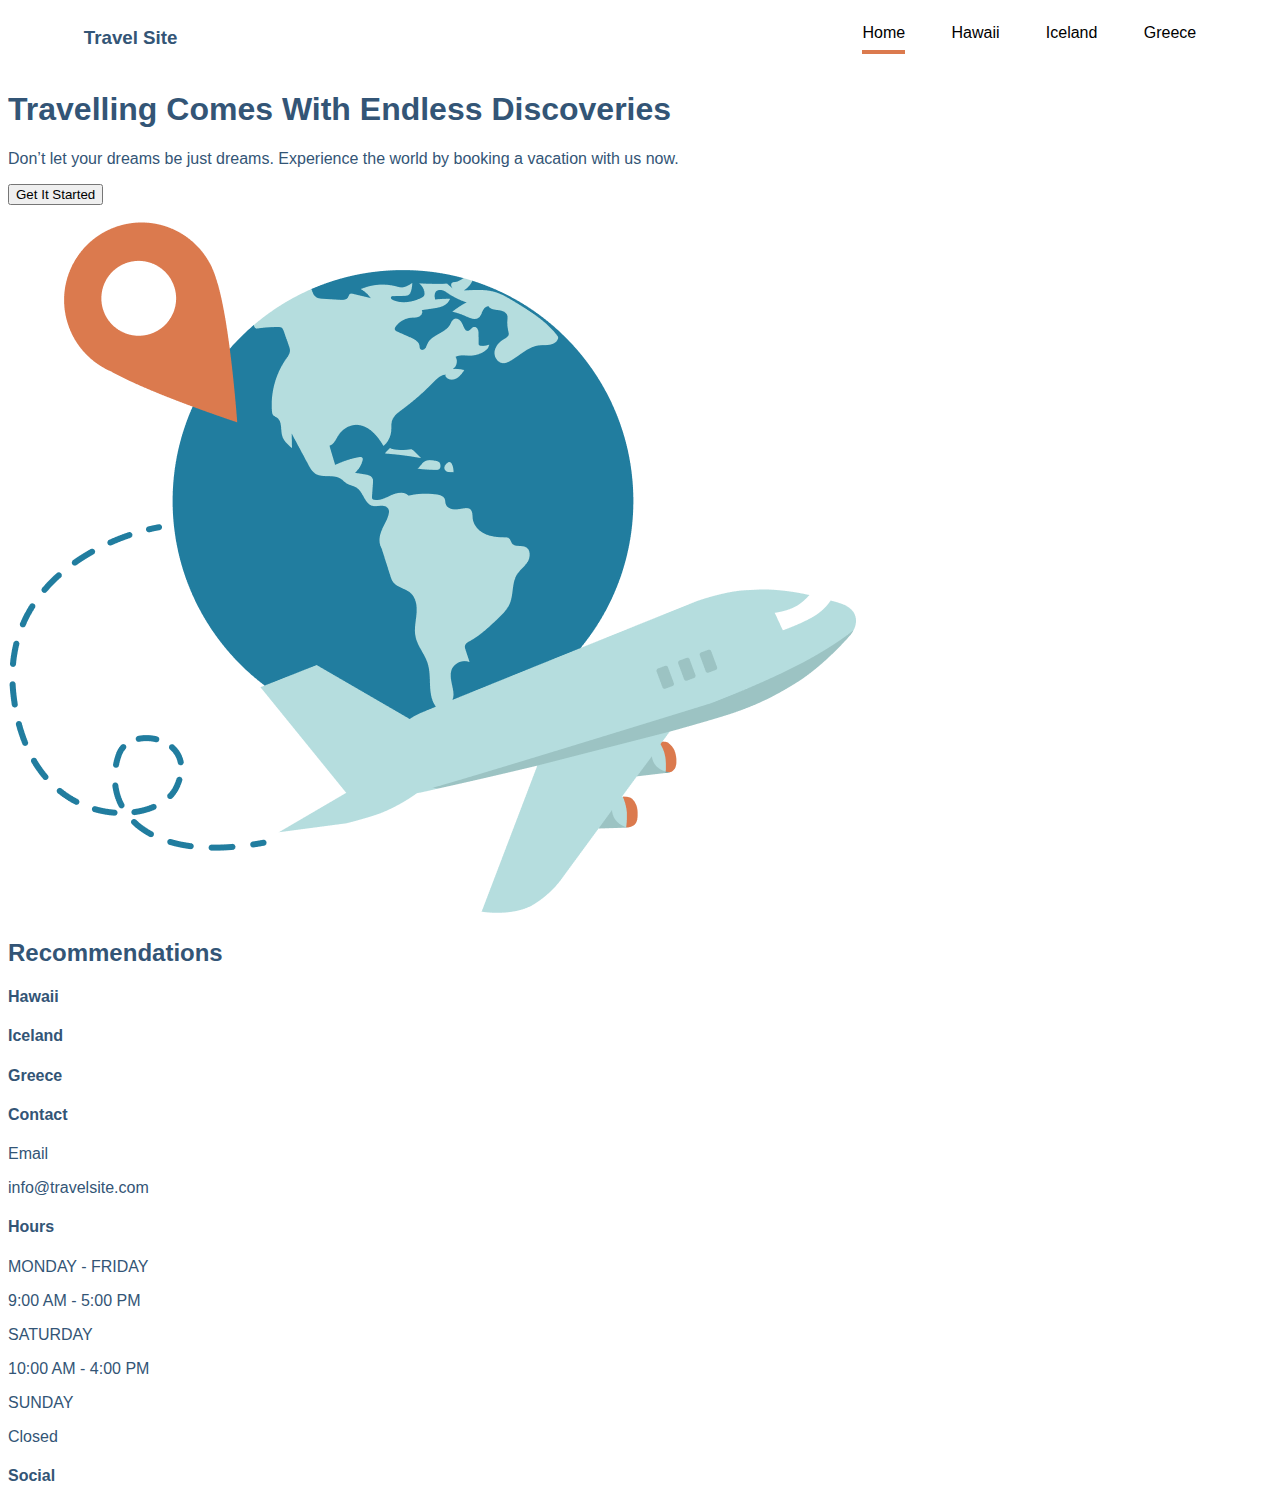
==== index.html @ addfcb3f "nav bar completed" ====
<!DOCTYPE html>
<html lang="en">
<head>
    <meta charset="UTF-8">
    <meta http-equiv="X-UA-Compatible" content="IE=edge">
    <meta name="viewport" content="width=device-width, initial-scale=1.0">
    <link rel="stylesheet" href="css/main.css">
    <title>Travel Site</title>
</head>
<body>
    <nav class="nav-bar">
        <h3 class="nav-bar--title">Travel Site</h3> 
        <ul class="nav-bar__list">
            <li class="nav-bar__list--item"><a class="nav-bar__list--link" href="">Home</a></li>
            <li><a class="nav-bar__list--link" href="">Hawaii</a></li>
            <li><a class="nav-bar__list--link" href="">Iceland</a></li>
            <li><a class="nav-bar__list--link" href="">Greece</a></li>
        </ul>
    </nav>
    <header>
        <div>
            <h1>Travelling Comes With Endless Discoveries</h1>
            <p>Don’t let your dreams be just dreams. Experience the world by booking a 
            vacation with us now.</p>
            <button>Get It Started</button>
        </div>
        <img src="./assets/images/hero.png" alt="First-image">
    </header>

    <section>
    <h2>Recommendations</h2>
    <article>
        <h4>Hawaii</h4>
    </article>
    <article>
        <h4>Iceland</h4>
    </article>
    <article>
        <h4>Greece</h4>
    </article>
    </section>
    <footer>
        <article>
            <h4>Contact</h4>
            <p>Email</p>
            <p>info@travelsite.com</p>
        </article>
        <article>
            <h4>Hours</h4>
            <div>
              <p>MONDAY - FRIDAY</p>
              <p>9:00 AM - 5:00 PM</p>
            </div>
            <div>
              <p>SATURDAY</p>
              <P>10:00 AM - 4:00 PM</P>
            </div>
            <div>
                <p>SUNDAY</p>
                <p>Closed</p>
            </div>
        </article>
        <article>
            <h4>Social</h4>
            <div>

            </div>
        </article>
    </footer>
    
</body>
</html>
---- css/main.css ----
body {
    position: relative;
    color: #335576;
    font-family: Verdana, Geneva, Tahoma, sans-serif;
}

.nav-bar {
    background-color: #FFFFFF;
    position: sticky;
    display:flex;
    justify-content: space-between;
    padding: 0% 6%;
}

.nav-bar--title {
    display:flex;
}

.nav-bar__list {
    display:flex;
    justify-content: space-between;
    list-style: none;
    height: 30px;
    width: 30%;
}

.nav-bar__list--item{
    border-bottom: 4px solid #DB7A4E;
}
.nav-bar__list--link {
    text-decoration: none;
    color:black;
    display:inline-block;
}

li {
    display:inline-block;
}
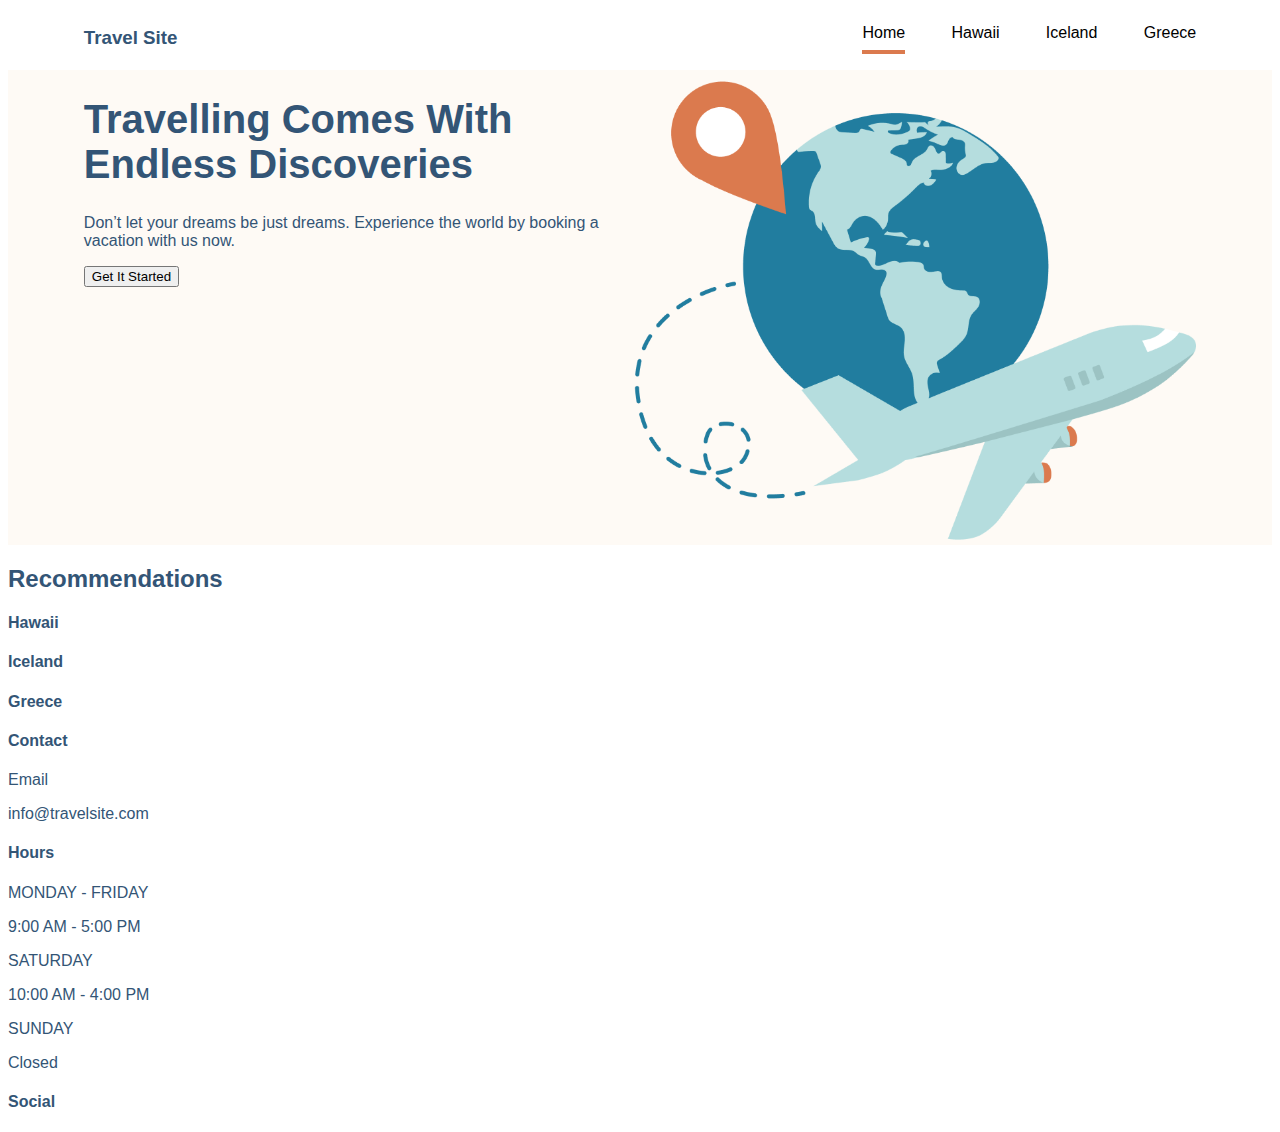
==== commit 004d52a3: "header image completed" ====
--- a/index.html
+++ b/index.html
@@ -4,6 +4,7 @@
     <meta charset="UTF-8">
     <meta http-equiv="X-UA-Compatible" content="IE=edge">
     <meta name="viewport" content="width=device-width, initial-scale=1.0">
+    <link rel="stylesheet" href="css/global.css">
     <link rel="stylesheet" href="css/main.css">
     <title>Travel Site</title>
 </head>
@@ -17,14 +18,16 @@
             <li><a class="nav-bar__list--link" href="">Greece</a></li>
         </ul>
     </nav>
-    <header>
-        <div>
-            <h1>Travelling Comes With Endless Discoveries</h1>
+    <header class="header">
+        <div class="header__text">
+            <h1 class="header__text--title">Travelling Comes With Endless Discoveries</h1>
             <p>Don’t let your dreams be just dreams. Experience the world by booking a 
             vacation with us now.</p>
             <button>Get It Started</button>
         </div>
-        <img src="./assets/images/hero.png" alt="First-image">
+        <picture class="header__pic">
+            <img class="header__pic--image" src="./assets/images/hero.png" alt="First-image">
+        </picture>
     </header>
 
     <section>
--- a/css/global.css
+++ b/css/global.css
@@ -0,0 +1,32 @@
+.nav-bar {
+    background-color: #FFFFFF;
+    position: sticky;
+    display:flex;
+    justify-content: space-between;
+    padding: 0% 6%;
+}
+
+.nav-bar--title {
+    display:flex;
+}
+
+.nav-bar__list {
+    display:flex;
+    justify-content: space-between;
+    list-style: none;
+    height: 30px;
+    width: 30%;
+}
+
+.nav-bar__list--item{
+    border-bottom: 4px solid #DB7A4E;
+}
+.nav-bar__list--link {
+    text-decoration: none;
+    color:black;
+    display:inline-block;
+}
+
+li {
+    display:inline-block;
+}--- a/css/main.css
+++ b/css/main.css
@@ -4,35 +4,29 @@
     font-family: Verdana, Geneva, Tahoma, sans-serif;
 }
 
-.nav-bar {
-    background-color: #FFFFFF;
-    position: sticky;
-    display:flex;
-    justify-content: space-between;
+.header {
+    background-color: #FEFAF5;
     padding: 0% 6%;
+    display: flex;
+    flex-direction: row;
 }
 
-.nav-bar--title {
-    display:flex;
+.header__text {
+    
 }
 
-.nav-bar__list {
-    display:flex;
-    justify-content: space-between;
-    list-style: none;
-    height: 30px;
-    width: 30%;
+.header__pic {
+    
+    
 }
 
-.nav-bar__list--item{
-    border-bottom: 4px solid #DB7A4E;
-}
-.nav-bar__list--link {
-    text-decoration: none;
-    color:black;
-    display:inline-block;
+.header__pic--image {
+
+    width: 100%;
+
 }
 
-li {
-    display:inline-block;
+.header__text--title {
+
+    font-size: 2.5em;
 }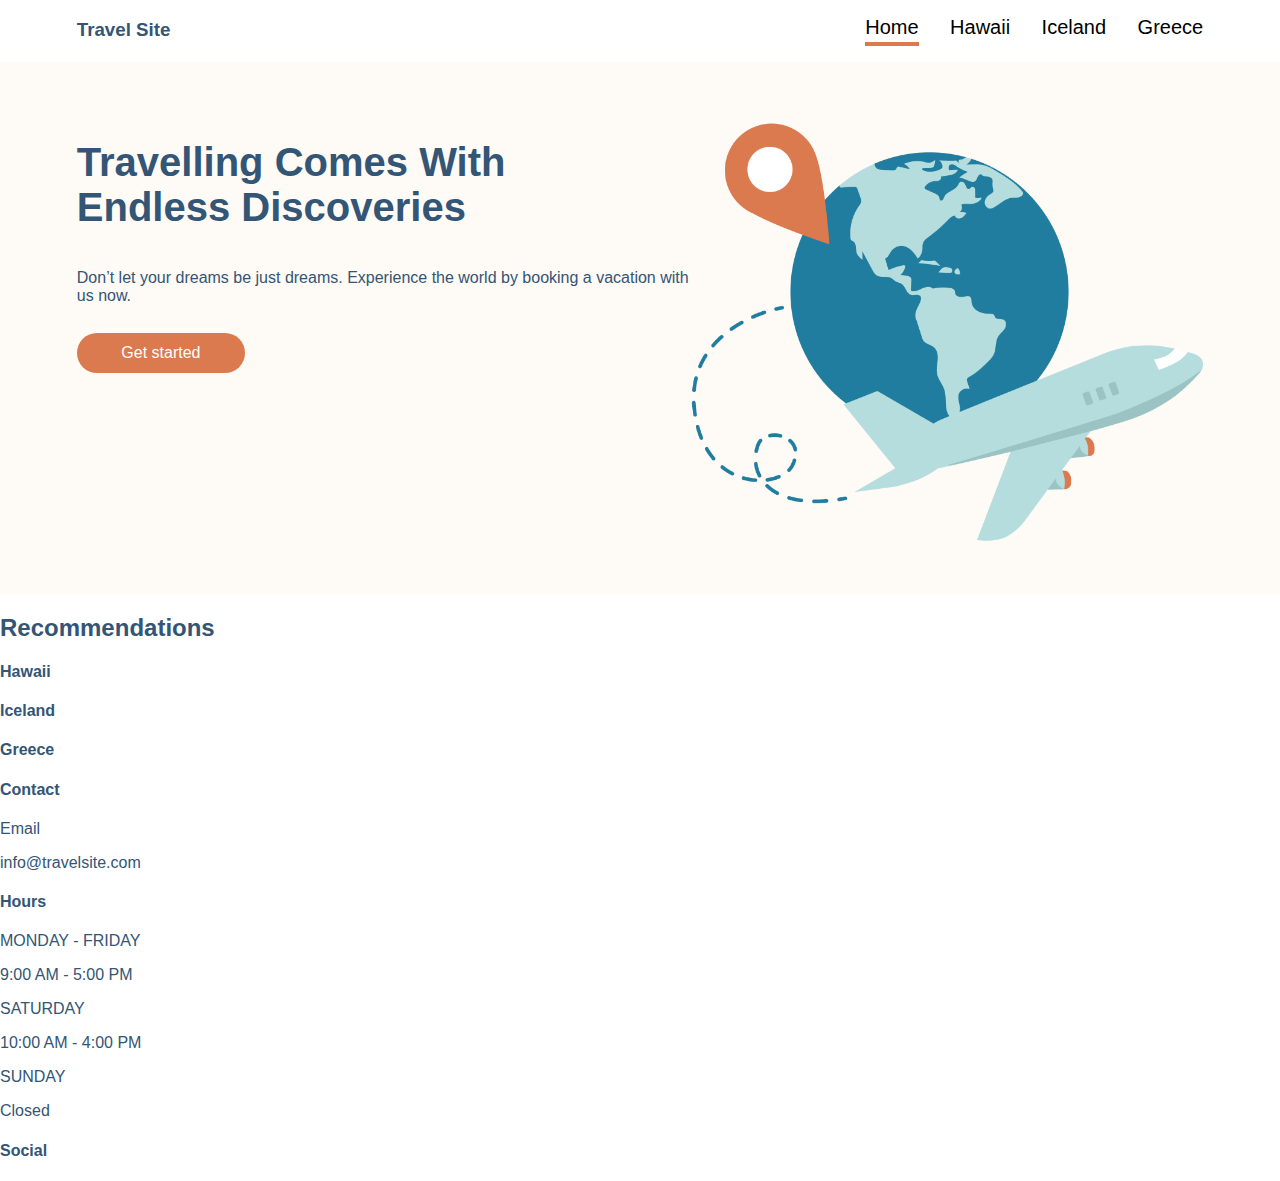
==== commit e3765a04: "hero section completed" ====
--- a/index.html
+++ b/index.html
@@ -21,9 +21,9 @@
     <header class="header">
         <div class="header__text">
             <h1 class="header__text--title">Travelling Comes With Endless Discoveries</h1>
-            <p>Don’t let your dreams be just dreams. Experience the world by booking a 
+            <p class="header__text--slogan">Don’t let your dreams be just dreams. Experience the world by booking a 
             vacation with us now.</p>
-            <button>Get It Started</button>
+            <button class="header__text--button">Get started</button>
         </div>
         <picture class="header__pic">
             <img class="header__pic--image" src="./assets/images/hero.png" alt="First-image">
--- a/css/global.css
+++ b/css/global.css
@@ -1,3 +1,8 @@
+body{
+
+    margin: 0;
+}
+
 .nav-bar {
     background-color: #FFFFFF;
     position: sticky;
@@ -25,6 +30,7 @@
     text-decoration: none;
     color:black;
     display:inline-block;
+    font-size: 20px;
 }
 
 li {
--- a/css/main.css
+++ b/css/main.css
@@ -6,27 +6,38 @@
 
 .header {
     background-color: #FEFAF5;
-    padding: 0% 6%;
+    padding: 4% 6%;
     display: flex;
     flex-direction: row;
 }
 
-.header__text {
-    
-}
-
 .header__pic {
-    
-    
+    display: flex;
+    justify-content: flex-end;
 }
 
 .header__pic--image {
 
-    width: 100%;
+    width: 90%;
 
 }
 
 .header__text--title {
+    width: 86%;
+    font-size: 2.5em;
+}
 
-    font-size: 2.5em;
+.header__text--slogan {
+    margin: 7% 0 5%;
+    width: 110%;
+}
+
+.header__text--button {
+    background-color: #DB7A4E ;
+    color: white;
+    border: none;
+    padding: 2% 8%;
+    border-radius: 100px;
+    font-size: medium;
+
 }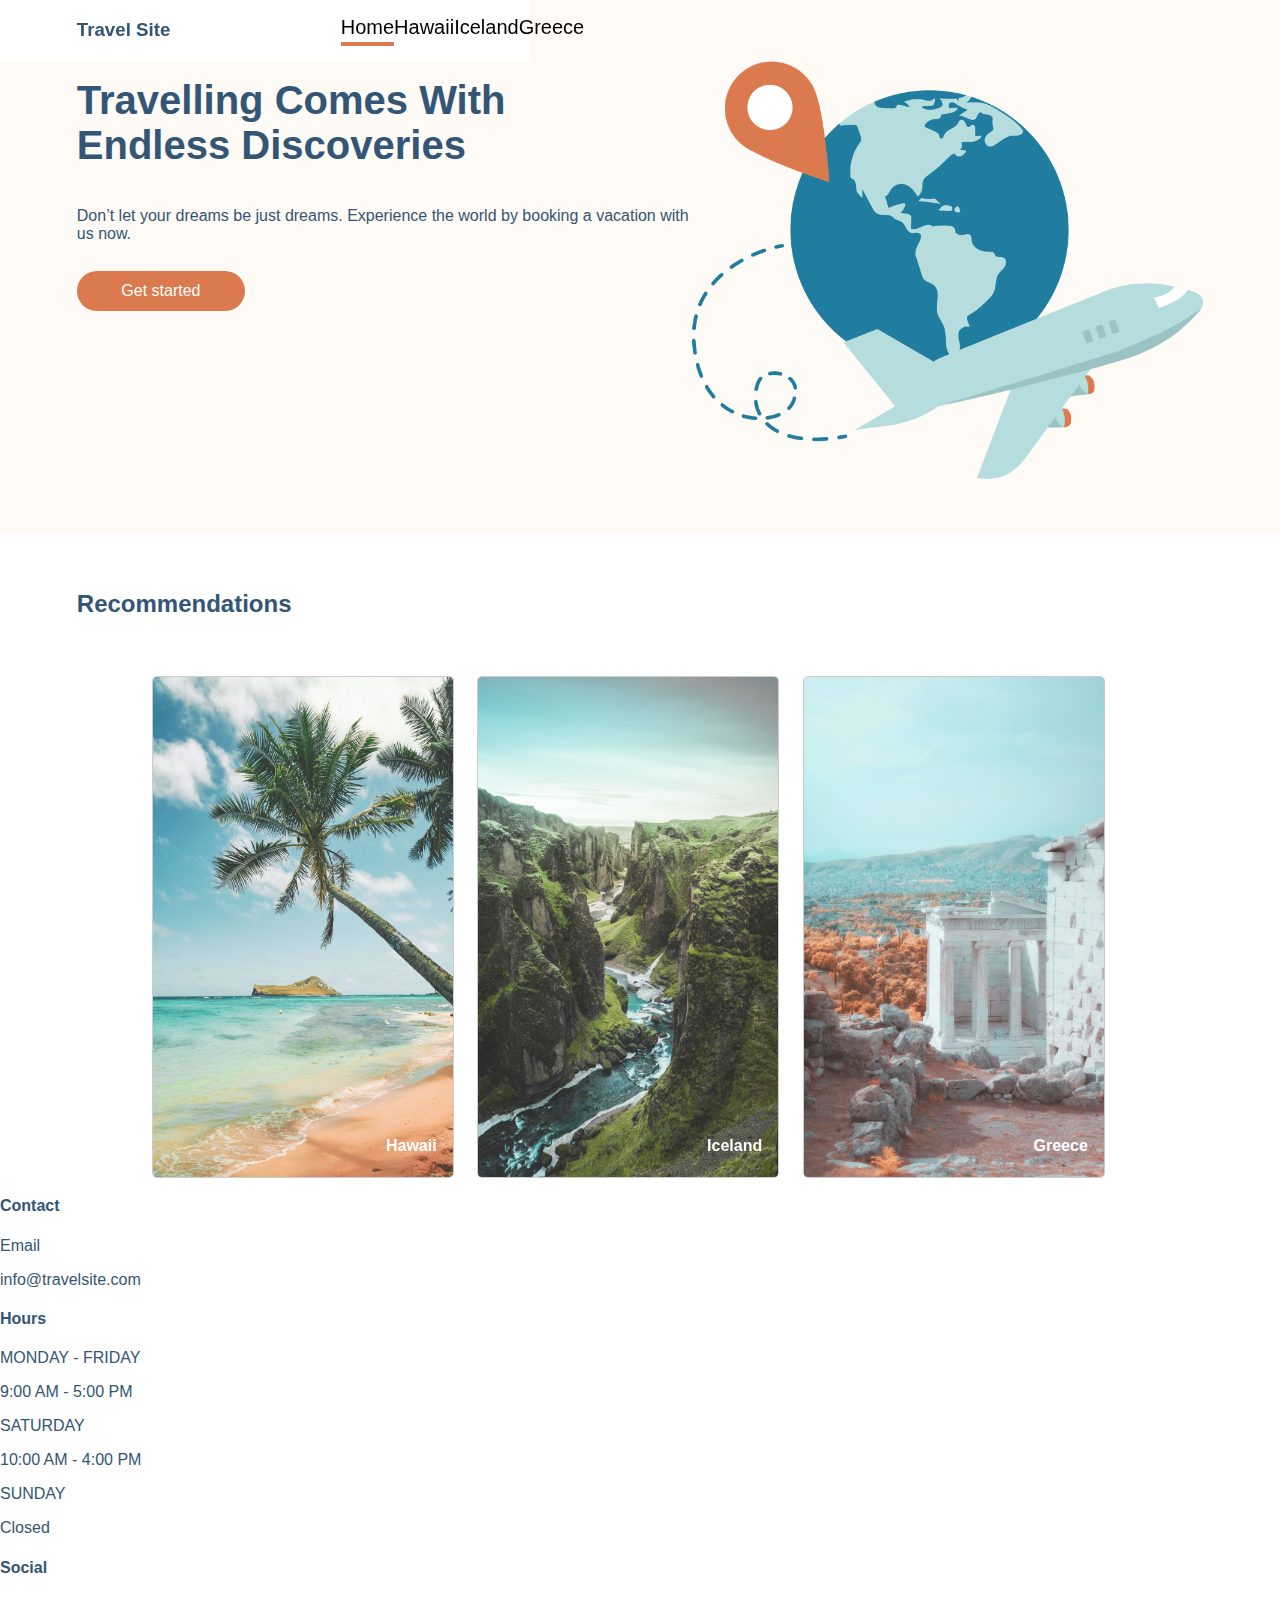
==== commit 5d25d49e: "card images" ====
--- a/index.html
+++ b/index.html
@@ -31,16 +31,21 @@
     </header>
 
     <section>
-    <h2>Recommendations</h2>
-    <article>
-        <h4>Hawaii</h4>
-    </article>
-    <article>
-        <h4>Iceland</h4>
-    </article>
-    <article>
-        <h4>Greece</h4>
-    </article>
+        <h2 class="recommendation--title">Recommendations</h2>
+        <div class="recommendation__cards">
+            <article class="recommendation__cards__card">
+                <img class="recommendation__cards__card--image" src="./assets/images/hawaii.jpg" alt="Hawaii photo">
+                <h4 class="recommendation__cards__card--title">Hawaii</h4>
+            </article>
+            <article class="recommendation__cards__card">
+                <img class="recommendation__cards__card--image"  src="./assets/images/iceland.jpg" alt="Iceland photo">
+                <h4 class="recommendation__cards__card--title">Iceland</h4>
+            </article>
+            <article class="recommendation__cards__card">
+                <img class="recommendation__cards__card--image" src="./assets/images/greece.jpg" alt="Greece photo">
+                <h4 class="recommendation__cards__card--title">Greece</h4>
+            </article>
+        </div>  
     </section>
     <footer>
         <article>
--- a/css/global.css
+++ b/css/global.css
@@ -5,7 +5,7 @@
 
 .nav-bar {
     background-color: #FFFFFF;
-    position: sticky;
+    position: fixed;
     display:flex;
     justify-content: space-between;
     padding: 0% 6%;
--- a/css/main.css
+++ b/css/main.css
@@ -40,4 +40,39 @@
     border-radius: 100px;
     font-size: medium;
 
-}+}
+
+.recommendation--title {
+   
+    padding: 3% 6% ;
+   
+}
+
+.recommendation__cards {
+    display: flex;
+    justify-content: center;
+}
+
+.recommendation__cards__card {
+    height: 500px;
+    width: 300px;
+    position: relative;
+    margin-right: 2%;
+
+}
+
+.recommendation__cards__card--image {
+    border: 1px solid rgba(0,0,0, .2) ;
+    border-radius: 5px;
+    box-shadow: 20%;
+    height: inherit;
+    width: inherit;
+}
+
+.recommendation__cards__card--title {
+    position:absolute;
+    bottom: 0 ;
+    right: 5%;
+    color: white;
+}
+
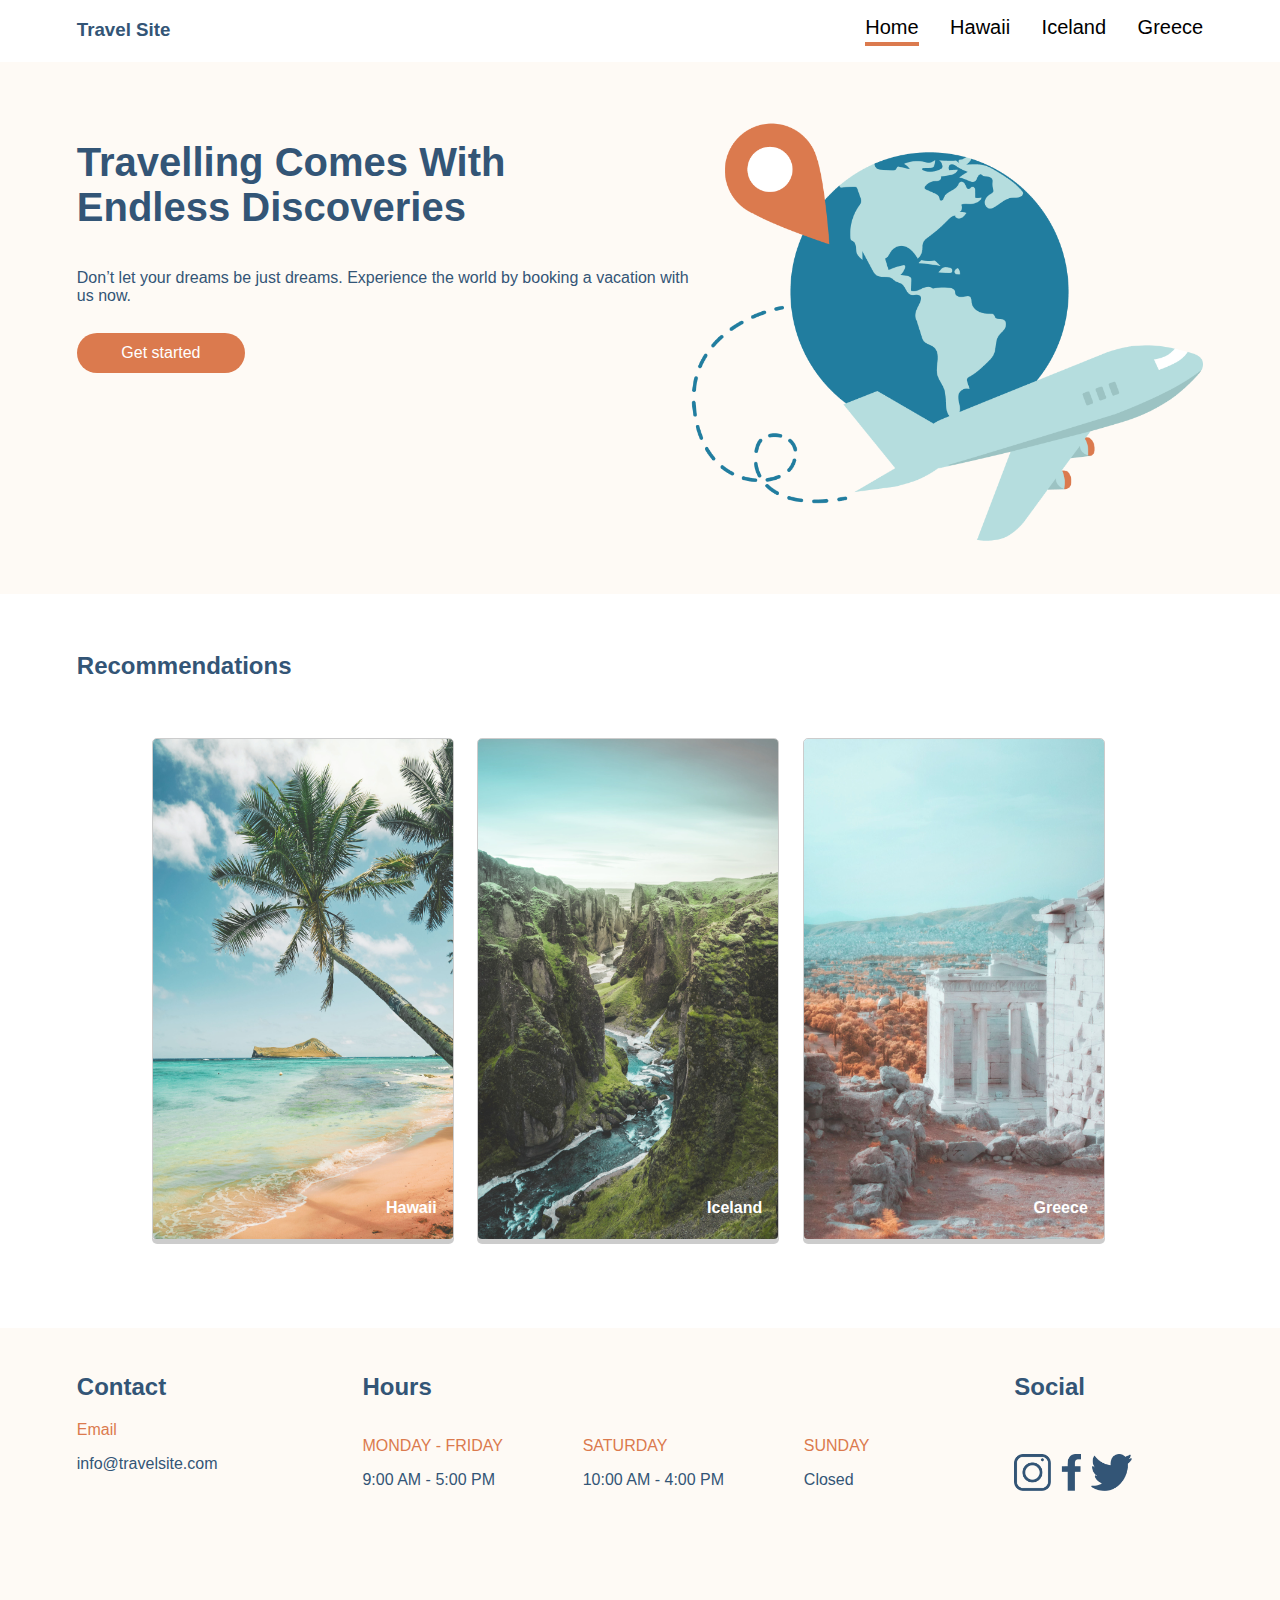
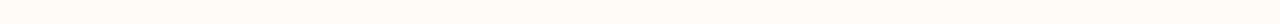
==== commit bcfa1848: "footer" ====
--- a/index.html
+++ b/index.html
@@ -30,7 +30,7 @@
         </picture>
     </header>
 
-    <section>
+    <section class="recommendation">
         <h2 class="recommendation--title">Recommendations</h2>
         <div class="recommendation__cards">
             <article class="recommendation__cards__card">
@@ -47,32 +47,36 @@
             </article>
         </div>  
     </section>
-    <footer>
+    <footer class="footer">
         <article>
-            <h4>Contact</h4>
-            <p>Email</p>
+            <h2>Contact</h2>
+            <p class="footer__section--subtitles">Email</p>
             <p>info@travelsite.com</p>
         </article>
-        <article>
-            <h4>Hours</h4>
-            <div>
-              <p>MONDAY - FRIDAY</p>
-              <p>9:00 AM - 5:00 PM</p>
-            </div>
-            <div>
-              <p>SATURDAY</p>
-              <P>10:00 AM - 4:00 PM</P>
-            </div>
-            <div>
-                <p>SUNDAY</p>
-                <p>Closed</p>
+        <article class="footer__section">
+            <h2>Hours</h2>
+            <div class="footer__section__days">
+                <div>
+                    <p class="footer__section--subtitles">MONDAY - FRIDAY</p>
+                    <p>9:00 AM - 5:00 PM</p>
+                </div>
+                <div>
+                    <p class="footer__section--subtitles">SATURDAY</p>
+                    <P>10:00 AM - 4:00 PM</P>
+                </div>
+                <div>
+                    <p class="footer__section--subtitles">SUNDAY</p>
+                    <p>Closed</p>
+                </div>
             </div>
         </article>
         <article>
-            <h4>Social</h4>
-            <div>
-
-            </div>
+            <h2 class="footer__section--title">Social</h2>
+            <picture class="footer__section__icons">
+                <img class="footer__section--icon" src="./assets/Icons/icon-instagram.png" alt="instagram icon">
+                <img class="footer__section--icon" src="./assets/Icons/icon-facebook.png" alt="facebook icon">
+                <img class="footer__section--icon" src="./assets/Icons/icon-twitter.png" alt="twitter icon">
+            </picture>
         </article>
     </footer>
     
--- a/css/global.css
+++ b/css/global.css
@@ -5,7 +5,6 @@
 
 .nav-bar {
     background-color: #FFFFFF;
-    position: fixed;
     display:flex;
     justify-content: space-between;
     padding: 0% 6%;
@@ -35,4 +34,46 @@
 
 li {
     display:inline-block;
-}+}
+
+.footer {
+    padding: 2% 6%;
+    display: flex;
+    justify-content: space-between;
+
+}
+
+.footer__section {
+
+    width: 45%;
+}
+
+.footer__section--subtitles {
+
+    color: #DB7A4E;
+
+}
+
+.footer__section__days {
+
+    display: flex;
+    justify-content: space-between;
+    
+}
+
+.footer__section--icon {
+    
+    max-height: 15%;
+    
+}
+
+.footer img {
+    
+    margin-right: 3%;
+
+}
+
+.footer__section--title {
+    margin-bottom: 28%;
+}
+   --- a/css/main.css
+++ b/css/main.css
@@ -3,9 +3,12 @@
     color: #335576;
     font-family: Verdana, Geneva, Tahoma, sans-serif;
 }
+header, footer {
+    background-color: #FEFAF5;
 
+}
 .header {
-    background-color: #FEFAF5;
+    
     padding: 4% 6%;
     display: flex;
     flex-direction: row;
@@ -64,7 +67,7 @@
 .recommendation__cards__card--image {
     border: 1px solid rgba(0,0,0, .2) ;
     border-radius: 5px;
-    box-shadow: 20%;
+    box-shadow: 0 4px rgba(0,0,0, .2) ;
     height: inherit;
     width: inherit;
 }
@@ -76,3 +79,7 @@
     color: white;
 }
 
+.recommendation {
+
+    margin-bottom: 7%;
+}
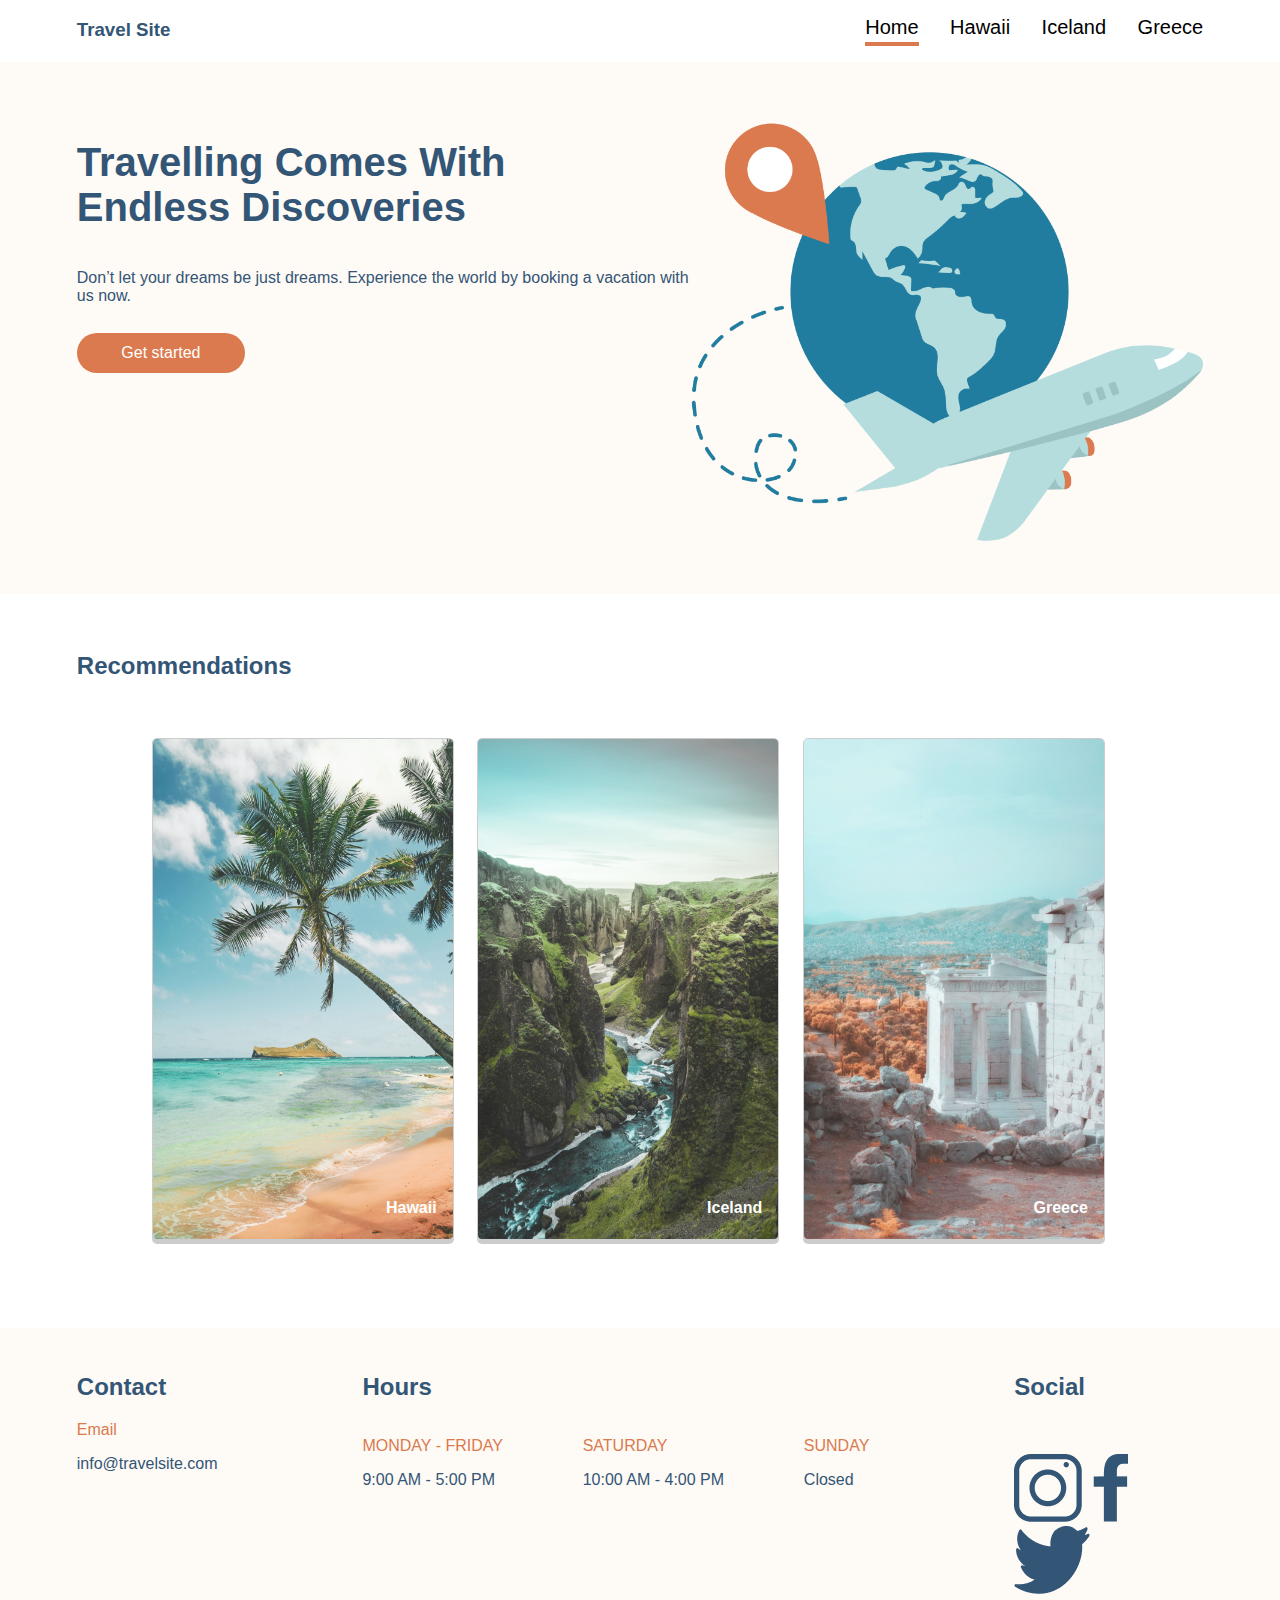
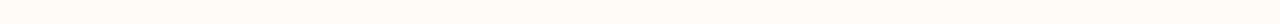
==== commit 740a3d4d: "organized pages and cards" ====
--- a/index.html
+++ b/index.html
@@ -1,5 +1,6 @@
 <!DOCTYPE html>
 <html lang="en">
+
 <head>
     <meta charset="UTF-8">
     <meta http-equiv="X-UA-Compatible" content="IE=edge">
@@ -8,21 +9,22 @@
     <link rel="stylesheet" href="css/main.css">
     <title>Travel Site</title>
 </head>
+
 <body>
     <nav class="nav-bar">
-        <h3 class="nav-bar--title">Travel Site</h3> 
+        <h3 class="nav-bar--title">Travel Site</h3>
         <ul class="nav-bar__list">
-            <li class="nav-bar__list--item"><a class="nav-bar__list--link" href="">Home</a></li>
-            <li><a class="nav-bar__list--link" href="">Hawaii</a></li>
-            <li><a class="nav-bar__list--link" href="">Iceland</a></li>
-            <li><a class="nav-bar__list--link" href="">Greece</a></li>
+            <li class="nav-bar__list--active"><a class="nav-bar__list--link" href="index.html">Home</a></li>
+            <li><a class="nav-bar__list--link" href="./pages/hawaii.html">Hawaii</a></li>
+            <li><a class="nav-bar__list--link" href="./pages/iceland.html">Iceland</a></li>
+            <li><a class="nav-bar__list--link" href="./pages/greece.html">Greece</a></li>
         </ul>
     </nav>
     <header class="header">
         <div class="header__text">
             <h1 class="header__text--title">Travelling Comes With Endless Discoveries</h1>
-            <p class="header__text--slogan">Don’t let your dreams be just dreams. Experience the world by booking a 
-            vacation with us now.</p>
+            <p class="header__text--slogan">Don’t let your dreams be just dreams. Experience the world by booking a
+                vacation with us now.</p>
             <button class="header__text--button">Get started</button>
         </div>
         <picture class="header__pic">
@@ -38,14 +40,14 @@
                 <h4 class="recommendation__cards__card--title">Hawaii</h4>
             </article>
             <article class="recommendation__cards__card">
-                <img class="recommendation__cards__card--image"  src="./assets/images/iceland.jpg" alt="Iceland photo">
+                <img class="recommendation__cards__card--image" src="./assets/images/iceland.jpg" alt="Iceland photo">
                 <h4 class="recommendation__cards__card--title">Iceland</h4>
             </article>
             <article class="recommendation__cards__card">
                 <img class="recommendation__cards__card--image" src="./assets/images/greece.jpg" alt="Greece photo">
                 <h4 class="recommendation__cards__card--title">Greece</h4>
             </article>
-        </div>  
+        </div>
     </section>
     <footer class="footer">
         <article>
@@ -72,13 +74,14 @@
         </article>
         <article>
             <h2 class="footer__section--title">Social</h2>
-            <picture class="footer__section__icons">
+            <div class="footer__section__icons">
                 <img class="footer__section--icon" src="./assets/Icons/icon-instagram.png" alt="instagram icon">
                 <img class="footer__section--icon" src="./assets/Icons/icon-facebook.png" alt="facebook icon">
                 <img class="footer__section--icon" src="./assets/Icons/icon-twitter.png" alt="twitter icon">
-            </picture>
+            </div>
         </article>
     </footer>
-    
+
 </body>
-</html>
+
+</html>--- a/css/global.css
+++ b/css/global.css
@@ -1,6 +1,11 @@
-body{
+body {
+    margin: 0;
+    color: #335576;
+    font-family: Verdana, Geneva, Tahoma, sans-serif;
+}
 
-    margin: 0;
+li {
+    display:inline-block;
 }
 
 .nav-bar {
@@ -22,17 +27,14 @@
     width: 30%;
 }
 
-.nav-bar__list--item{
+.nav-bar__list--active{
     border-bottom: 4px solid #DB7A4E;
 }
+
 .nav-bar__list--link {
     text-decoration: none;
     color:black;
-    display:inline-block;
     font-size: 20px;
-}
-
-li {
     display:inline-block;
 }
 
@@ -40,40 +42,31 @@
     padding: 2% 6%;
     display: flex;
     justify-content: space-between;
-
+    background-color: #FEFAF5;
 }
 
 .footer__section {
-
     width: 45%;
 }
 
 .footer__section--subtitles {
+    color: #DB7A4E;
+}
 
-    color: #DB7A4E;
+.footer__section__days {
+    display: flex;
+    justify-content: space-between;
 
 }
 
-.footer__section__days {
-
-    display: flex;
-    justify-content: space-between;
-    
-}
-
 .footer__section--icon {
-    
     max-height: 15%;
-    
 }
 
 .footer img {
-    
     margin-right: 3%;
-
 }
 
 .footer__section--title {
     margin-bottom: 28%;
-}
-   +}--- a/css/main.css
+++ b/css/main.css
@@ -1,14 +1,8 @@
-body {
-    position: relative;
-    color: #335576;
-    font-family: Verdana, Geneva, Tahoma, sans-serif;
+header {
+    background-color: #FEFAF5;
 }
-header, footer {
-    background-color: #FEFAF5;
 
-}
 .header {
-    
     padding: 4% 6%;
     display: flex;
     flex-direction: row;
@@ -20,9 +14,7 @@
 }
 
 .header__pic--image {
-
     width: 90%;
-
 }
 
 .header__text--title {
@@ -42,13 +34,14 @@
     padding: 2% 8%;
     border-radius: 100px;
     font-size: medium;
+}
 
+.recommendation {
+    margin-bottom: 7%;
 }
 
 .recommendation--title {
-   
     padding: 3% 6% ;
-   
 }
 
 .recommendation__cards {
@@ -61,7 +54,6 @@
     width: 300px;
     position: relative;
     margin-right: 2%;
-
 }
 
 .recommendation__cards__card--image {
@@ -78,8 +70,3 @@
     right: 5%;
     color: white;
 }
-
-.recommendation {
-
-    margin-bottom: 7%;
-}
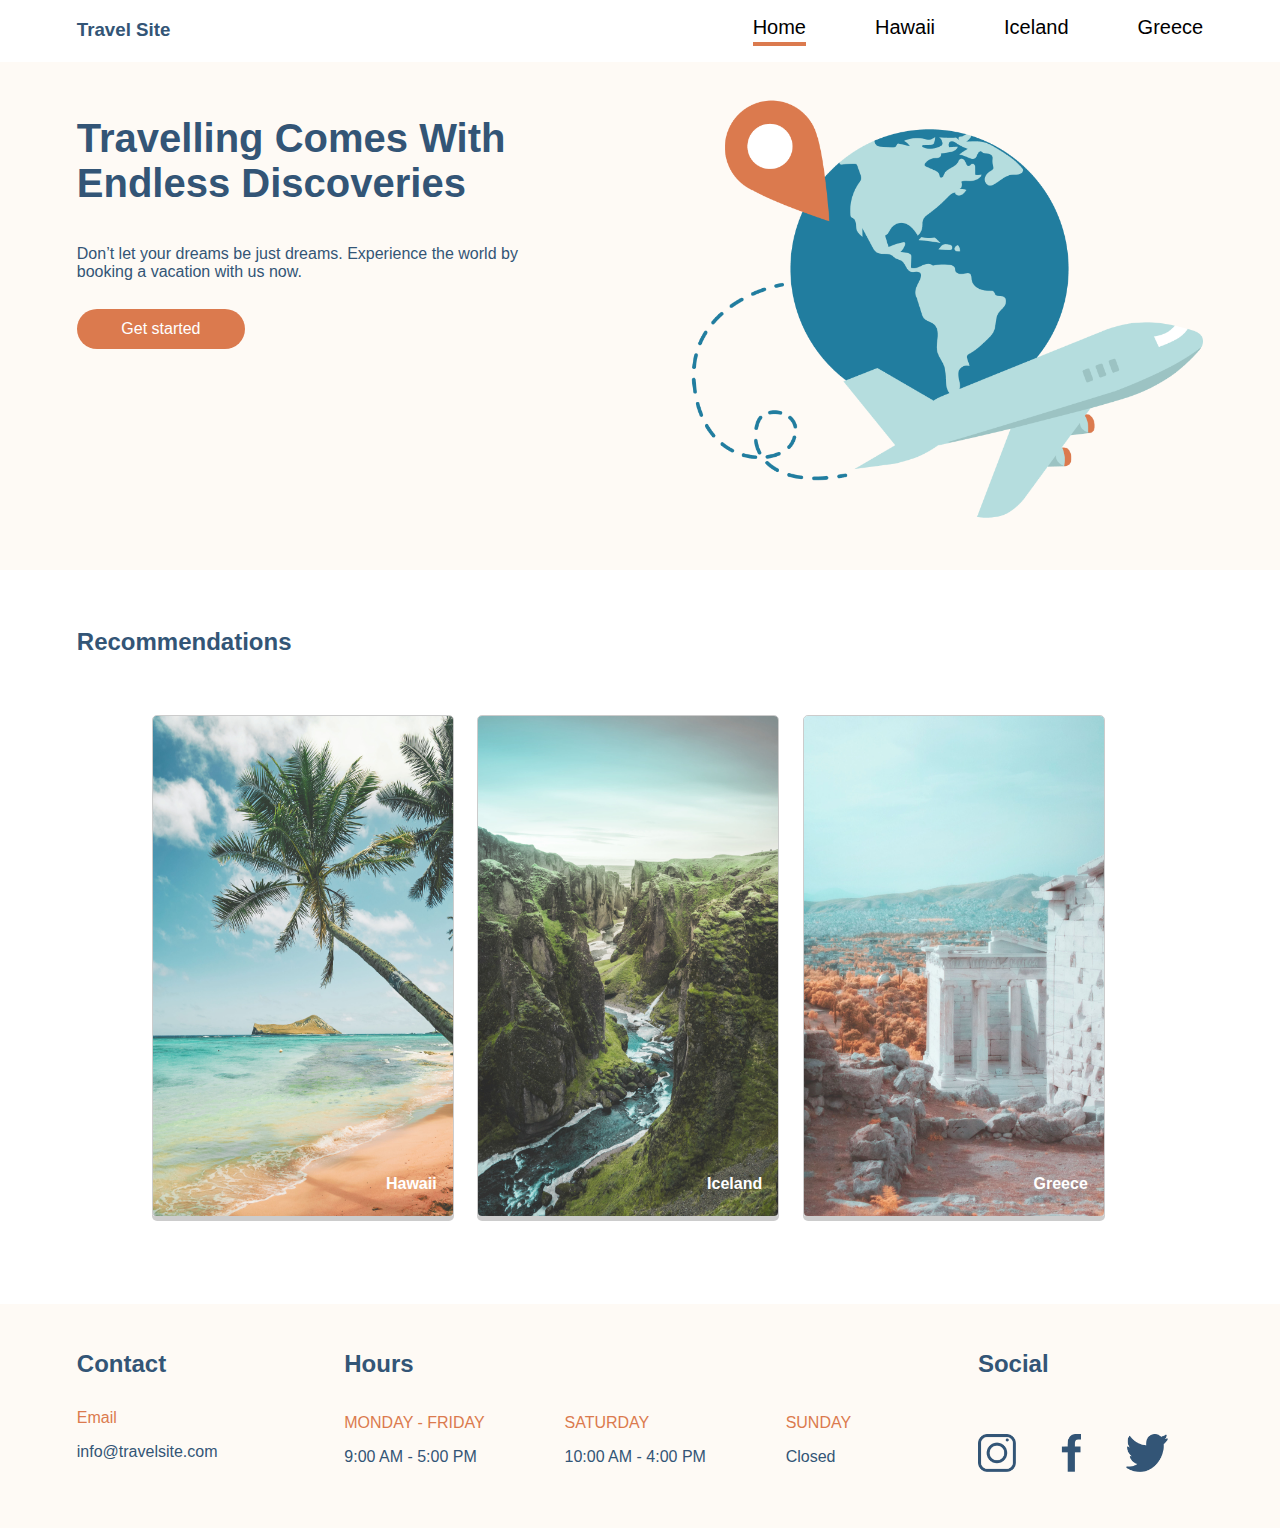
==== commit b219f97d: "finall commit" ====
--- a/index.html
+++ b/index.html
@@ -51,7 +51,7 @@
     </section>
     <footer class="footer">
         <article>
-            <h2>Contact</h2>
+            <h2 class="footer__section--title1">Contact</h2>
             <p class="footer__section--subtitles">Email</p>
             <p>info@travelsite.com</p>
         </article>
@@ -72,8 +72,8 @@
                 </div>
             </div>
         </article>
-        <article>
-            <h2 class="footer__section--title">Social</h2>
+        <article class="footer__section--3">
+            <h2 class="footer__section--title3">Social</h2>
             <div class="footer__section__icons">
                 <img class="footer__section--icon" src="./assets/Icons/icon-instagram.png" alt="instagram icon">
                 <img class="footer__section--icon" src="./assets/Icons/icon-facebook.png" alt="facebook icon">
--- a/css/global.css
+++ b/css/global.css
@@ -2,6 +2,10 @@
     margin: 0;
     color: #335576;
     font-family: Verdana, Geneva, Tahoma, sans-serif;
+}
+
+header {
+    margin-top: 3%;
 }
 
 li {
@@ -9,10 +13,15 @@
 }
 
 .nav-bar {
-    background-color: #FFFFFF;
+    padding: 0% 6%;
+    top: 0;
+    left: 0;
+    width: 88%;
     display:flex;
     justify-content: space-between;
-    padding: 0% 6%;
+    background-color: #FFFFFF;
+    position: fixed;
+    z-index: 3;
 }
 
 .nav-bar--title {
@@ -24,7 +33,7 @@
     justify-content: space-between;
     list-style: none;
     height: 30px;
-    width: 30%;
+    width: 40%;
 }
 
 .nav-bar__list--active{
@@ -39,7 +48,7 @@
 }
 
 .footer {
-    padding: 2% 6%;
+    padding: 2% 6% 2%;
     display: flex;
     justify-content: space-between;
     background-color: #FEFAF5;
@@ -47,6 +56,10 @@
 
 .footer__section {
     width: 45%;
+}
+
+.footer__section--title1 {
+    margin-bottom: 22%;
 }
 
 .footer__section--subtitles {
@@ -59,14 +72,20 @@
 
 }
 
-.footer__section--icon {
-    max-height: 15%;
+.footer__section--3 {
+    width: 20%;
+}
+
+.footer__section__icons {
+    height: 22%;
+    display: flex;
 }
 
 .footer img {
-    margin-right: 3%;
+    margin-right: 20%;
+    width: auto;
 }
 
-.footer__section--title {
-    margin-bottom: 28%;
+.footer__section--title3 {
+    margin-bottom: 25%;
 }--- a/css/main.css
+++ b/css/main.css
@@ -1,11 +1,8 @@
-header {
-    background-color: #FEFAF5;
-}
-
 .header {
     padding: 4% 6%;
     display: flex;
     flex-direction: row;
+    background-color: #FEFAF5;
 }
 
 .header__pic {
@@ -24,7 +21,7 @@
 
 .header__text--slogan {
     margin: 7% 0 5%;
-    width: 110%;
+    width: 85%;
 }
 
 .header__text--button {
